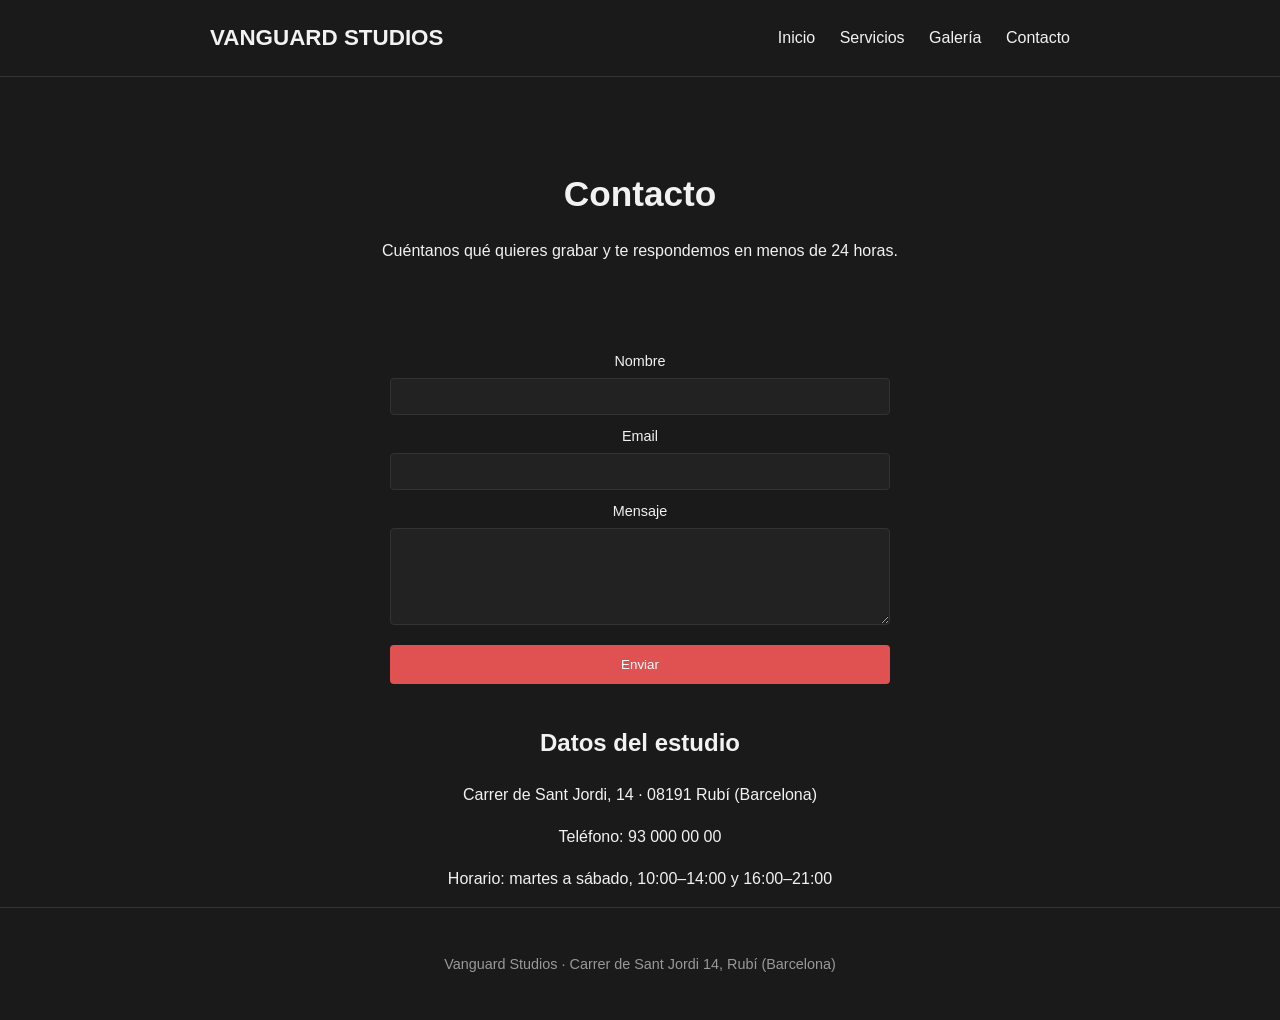
==== contacto.html @ 14a69e19 "Commit 1 (Finish)" ====
<!doctype html>
<html lang="es">

<head>
  <meta charset="UTF-8">
  <meta name="viewport" content="width=device-width, initial-scale=1">
  <title>Contacto | Vanguard Studios - Rubí</title>
  <meta name="description"
    content="Reserva tu sesión de grabación en Vanguard Studios, Rubí. Dirección, teléfono y horario del estudio.">
<link rel="stylesheet" href="style.css">
</head>

<body>

  <header>
    <div class="contenedor">
      <a class="logo" href="index.html">VANGUARD STUDIOS</a>
      <nav>
        <a href="index.html">Inicio</a>
        <a href="servicios.html">Servicios</a>
        <a href="galeria.html">Galería</a>
        <a href="contacto.html">Contacto</a>
      </nav>
    </div>
  </header>

  <section class="hero">
    <div class="contenedor">
      <h1>Contacto</h1>
      <p>Cuéntanos qué quieres grabar y te respondemos en menos de 24 horas.</p>
    </div>
  </section>

  <section>
    <div class="contenedor">

      <form onsubmit="event.preventDefault(); alert('Formulario de demostración, sin envío real.');">
        <label for="nombre">Nombre</label>
        <input id="nombre" type="text" required>

        <label for="email">Email</label>
        <input id="email" type="email" required>

        <label for="mensaje">Mensaje</label>
        <textarea id="mensaje" rows="5" required></textarea>

        <button class="boton" type="submit" style="border:none; cursor:pointer; margin-top:20px;">Enviar</button>
      </form>

      <h2 style="margin-top:40px;">Datos del estudio</h2>
      <p>Carrer de Sant Jordi, 14 · 08191 Rubí (Barcelona)</p>
      <p>Teléfono: 93 000 00 00</p>
      <p>Horario: martes a sábado, 10:00–14:00 y 16:00–21:00</p>

    </div>
  </section>

  <footer>
    <div class="contenedor">
      <p>Vanguard Studios · Carrer de Sant Jordi 14, Rubí (Barcelona)</p>
    </div>
  </footer>

</body>

</html>
---- style.css ----
:root {
  --color-fondo: #1a1a1a;
  --color-texto: #f2f2f2;
  --color-acento: #e05252;
  --color-borde: #333;
}

html {
  overflow-y: scroll;
}

* {
  box-sizing: border-box;
}

body {
  margin: 0;
  font-family: Arial, Helvetica, sans-serif;
  background: var(--color-fondo);
  color: var(--color-texto);
  line-height: 1.6;
}

a {
  color: var(--color-acento);
}

.contenedor {
  max-width: 900px;
  margin: 0 auto;
  padding: 0 20px;
  text-align: center;
}

section {
  text-align: center;
}

header {
  border-bottom: 1px solid var(--color-borde);
  padding: 20px 0;
}

header .contenedor {
  display: flex;
  justify-content: space-between;
  align-items: center;
  flex-wrap: wrap;
}

.logo {
  font-size: 1.4em;
  font-weight: bold;
  text-decoration: none;
  color: var(--color-texto);
}

nav a {
  margin-left: 20px;
  text-decoration: none;
  color: var(--color-texto);
}

nav a:hover {
  color: var(--color-acento);
}

.hero {
  padding: 60px 0;
  text-align: center;
}

.hero-compacto {
  padding-bottom: 0;
}

.hero h1 {
  font-size: 2.2em;
  margin-bottom: 10px;
}

.subtitulo-precios {
  color: #a0a0a0;
}

.lista-simple {
  list-style: none;
  padding: 0;
}

.boton {
  display: inline-block;
  background: var(--color-acento);
  color: #fff;
  padding: 12px 24px;
  margin-top: 20px;
  text-decoration: none;
  border-radius: 4px;
}

.servicios-lista {
  padding-top: 0;
}

.servicio {
  padding: 20px 0;
  border-bottom: 1px solid var(--color-borde);
}

.servicio h3 {
  margin-bottom: 5px;
}

.precio {
  color: var(--color-acento);
  font-weight: bold;
}

.foto-servicio {
  width: 105%;
  max-width: 500px;
  height: 300px;
  object-fit: cover;
  border-radius: 4px;
  margin-top: 20px;
}

.galeria-lista {
  padding-bottom: 60px;
}

.galeria-grid {
  display: grid;
  grid-template-columns: repeat(2, 1fr);
  gap: 15px;
}

.galeria-grid img {
  width: 100%;
  height: 320px;
  object-fit: cover;
  border-radius: 6px;
  border: 1px solid var(--color-borde);
}

@media (max-width: 700px) {
  .galeria-grid {
    grid-template-columns: 1fr;
  }
}

form {
  display: flex;
  flex-direction: column;
  max-width: 500px;
  margin: 0 auto;
}

form label {
  margin-top: 10px;
  font-size: 0.9em;
}

form input,
form textarea {
  padding: 10px;
  margin-top: 5px;
  background: #222;
  border: 1px solid var(--color-borde);
  color: var(--color-texto);
  border-radius: 4px;
  font-family: inherit;
}

footer {
  border-top: 1px solid var(--color-borde);
  padding: 30px 0;
  text-align: center;
  font-size: 0.9em;
  color: #999;
}
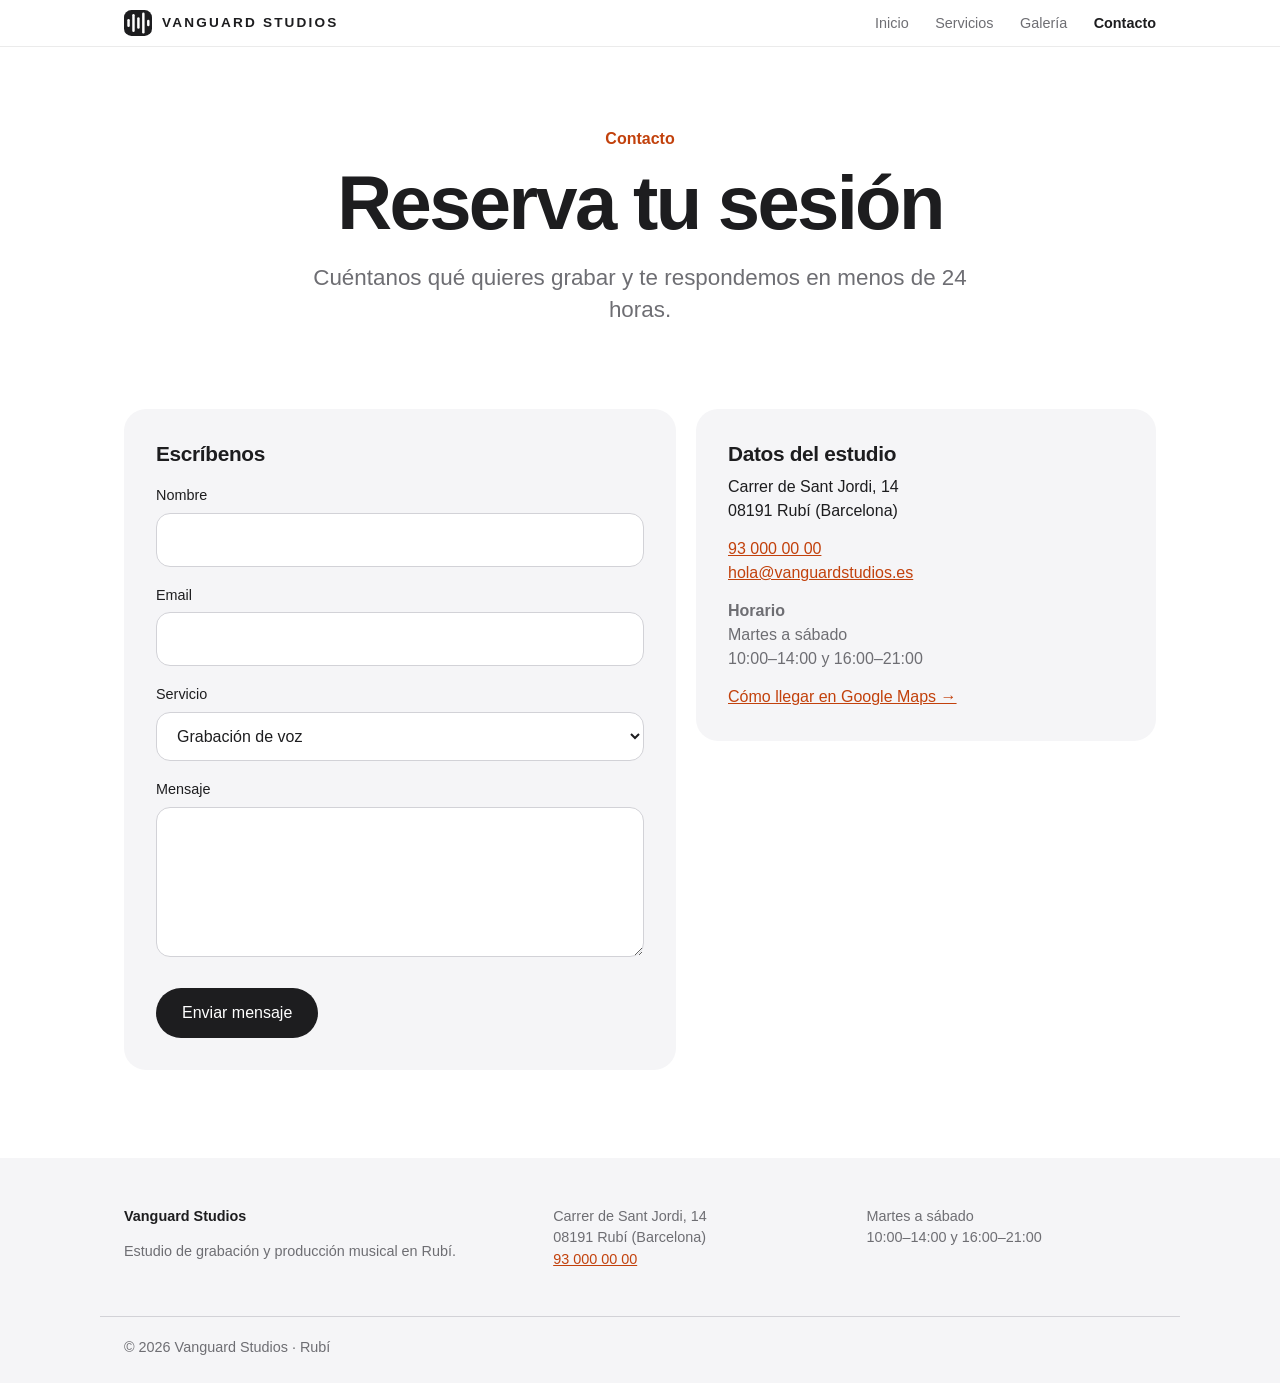
==== commit 55d1bbe3: "Commit 3 (Rediseño y mejora)" ====
--- a/contacto.html
+++ b/contacto.html
@@ -1,66 +1,82 @@
 <!doctype html>
 <html lang="es">
-
 <head>
   <meta charset="UTF-8">
   <meta name="viewport" content="width=device-width, initial-scale=1">
   <title>Contacto | Vanguard Studios - Rubí</title>
-  <meta name="description"
-    content="Reserva tu sesión de grabación en Vanguard Studios, Rubí. Dirección, teléfono y horario del estudio.">
-<link rel="stylesheet" href="style.css">
+  <meta name="description" content="Reserva tu sesión de grabación en Vanguard Studios, Rubí. Dirección, teléfono y horario del estudio.">
+  <link rel="canonical" href="https://xikeereee.github.io/contacto.html">
+  <meta property="og:type" content="website">
+  <meta property="og:locale" content="es_ES">
+  <meta property="og:site_name" content="Vanguard Studios">
+  <meta property="og:title" content="Contacto | Vanguard Studios - Rubí">
+  <meta property="og:description" content="Reserva tu sesión de grabación en Vanguard Studios, Rubí. Dirección, teléfono y horario del estudio.">
+  <meta property="og:image" content="https://xikeereee.github.io/STUFF/instalaciones-estudio-korner-1.jpg">
+  <link rel="icon" href="img/favicon.svg" type="image/svg+xml">
+  <link rel="stylesheet" href="style.css">
 </head>
-
 <body>
-
+  <a class="salto" href="#contenido">Saltar al contenido</a>
   <header>
     <div class="contenedor">
-      <a class="logo" href="index.html">VANGUARD STUDIOS</a>
-      <nav>
+      <a class="logo" href="index.html"><img src="img/logo.svg" width="28" height="26" alt="">VANGUARD STUDIOS</a>
+      <nav aria-label="Principal">
         <a href="index.html">Inicio</a>
         <a href="servicios.html">Servicios</a>
         <a href="galeria.html">Galería</a>
-        <a href="contacto.html">Contacto</a>
+        <a href="contacto.html" aria-current="page">Contacto</a>
       </nav>
     </div>
   </header>
+  <main id="contenido">
+    <section class="hero">
+      <div class="contenedor">
+        <p class="eyebrow">Contacto</p>
+        <h1>Reserva tu sesión</h1>
+        <p class="lead">Cuéntanos qué quieres grabar y te respondemos en menos de 24 horas.</p>
+      </div>
+    </section>
 
-  <section class="hero">
-    <div class="contenedor">
-      <h1>Contacto</h1>
-      <p>Cuéntanos qué quieres grabar y te respondemos en menos de 24 horas.</p>
+    <section class="sin-arriba">
+      <div class="contenedor contacto-grid">
+        <form class="card" action="mailto:hola@vanguardstudios.es" method="post" enctype="text/plain">
+          <h2 class="h3">Escríbenos</h2>
+          <label for="nombre">Nombre</label>
+          <input id="nombre" name="Nombre" type="text" autocomplete="name" required>
+          <label for="email">Email</label>
+          <input id="email" name="Email" type="email" autocomplete="email" required>
+          <label for="servicio">Servicio</label>
+          <select id="servicio" name="Servicio"><option>Grabación de voz</option><option>Grabación de instrumentos</option><option>Producción musical</option><option>Mezcla y masterización</option><option>Alquiler de sala</option></select>
+          <label for="mensaje">Mensaje</label>
+          <textarea id="mensaje" name="Mensaje" rows="5" required></textarea>
+          <button class="boton" type="submit">Enviar mensaje</button>
+        </form>
+
+        <div class="card">
+          <h2 class="h3">Datos del estudio</h2>
+          <address>
+            Carrer de Sant Jordi, 14<br>08191 Rubí (Barcelona)
+          </address>
+          <p><a href="tel:+34930000000">93 000 00 00</a><br><a href="mailto:hola@vanguardstudios.es">hola@vanguardstudios.es</a></p>
+          <p><strong>Horario</strong><br>Martes a sábado<br>10:00–14:00 y 16:00–21:00</p>
+          <p><a href="https://www.google.com/maps/search/?api=1&amp;query=Carrer+de+Sant+Jordi+14+Rub%C3%AD" rel="noopener">Cómo llegar en Google Maps →</a></p>
+        </div>
+      </div>
+    </section>
+  </main>
+  <footer>
+    <div class="contenedor pie">
+      <div>
+        <p class="pie-titulo">Vanguard Studios</p>
+        <p>Estudio de grabación y producción musical en Rubí.</p>
+      </div>
+      <address>
+        Carrer de Sant Jordi, 14<br>08191 Rubí (Barcelona)<br>
+        <a href="tel:+34930000000">93 000 00 00</a>
+      </address>
+      <p>Martes a sábado<br>10:00–14:00 y 16:00–21:00</p>
     </div>
-  </section>
-
-  <section>
-    <div class="contenedor">
-
-      <form onsubmit="event.preventDefault(); alert('Formulario de demostración, sin envío real.');">
-        <label for="nombre">Nombre</label>
-        <input id="nombre" type="text" required>
-
-        <label for="email">Email</label>
-        <input id="email" type="email" required>
-
-        <label for="mensaje">Mensaje</label>
-        <textarea id="mensaje" rows="5" required></textarea>
-
-        <button class="boton" type="submit" style="border:none; cursor:pointer; margin-top:20px;">Enviar</button>
-      </form>
-
-      <h2 style="margin-top:40px;">Datos del estudio</h2>
-      <p>Carrer de Sant Jordi, 14 · 08191 Rubí (Barcelona)</p>
-      <p>Teléfono: 93 000 00 00</p>
-      <p>Horario: martes a sábado, 10:00–14:00 y 16:00–21:00</p>
-
-    </div>
-  </section>
-
-  <footer>
-    <div class="contenedor">
-      <p>Vanguard Studios · Carrer de Sant Jordi 14, Rubí (Barcelona)</p>
-    </div>
+    <p class="copy">© 2026 Vanguard Studios · Rubí</p>
   </footer>
-
 </body>
-
-</html>+</html>
--- a/style.css
+++ b/style.css
@@ -1,181 +1,143 @@
 :root {
-  --color-fondo: #1a1a1a;
-  --color-texto: #f2f2f2;
-  --color-acento: #e05252;
-  --color-borde: #333;
+  --fondo: #ffffff;
+  --texto: #1d1d1f;
+  --suave: #6e6e73;
+  --gris: #f5f5f7;
+  --borde: #d2d2d7;
+  --acento: #c2410c;
+  --radio: 22px;
 }
 
-html {
-  overflow-y: scroll;
-}
+* { box-sizing: border-box; }
 
-* {
-  box-sizing: border-box;
-}
+html { overflow-y: scroll; }
 
 body {
   margin: 0;
-  font-family: Arial, Helvetica, sans-serif;
-  background: var(--color-fondo);
-  color: var(--color-texto);
-  line-height: 1.6;
+  font-family: -apple-system, BlinkMacSystemFont, "SF Pro Display", "Segoe UI", Roboto, Helvetica, Arial, sans-serif;
+  background: var(--fondo);
+  color: var(--texto);
+  line-height: 1.5;
+  -webkit-font-smoothing: antialiased;
 }
 
-a {
-  color: var(--color-acento);
+img { display: block; max-width: 100%; height: auto; }
+a { color: var(--acento); }
+a:focus-visible, button:focus-visible, input:focus-visible, select:focus-visible, textarea:focus-visible {
+  outline: 3px solid var(--acento);
+  outline-offset: 3px;
 }
 
-.contenedor {
-  max-width: 900px;
-  margin: 0 auto;
-  padding: 0 20px;
-  text-align: center;
+.contenedor { max-width: 1080px; margin: 0 auto; padding: 0 24px; }
+.centro { text-align: center; }
+
+.salto { position: absolute; left: -999px; top: 0; }
+.salto:focus { left: 16px; top: 16px; z-index: 30; background: var(--texto); color: #fff; padding: 10px 18px; border-radius: 99px; }
+
+/* Cabecera */
+header {
+  position: sticky; top: 0; z-index: 20;
+  background: rgba(255, 255, 255, 0.82);
+  -webkit-backdrop-filter: saturate(180%) blur(20px);
+  backdrop-filter: saturate(180%) blur(20px);
+  border-bottom: 1px solid rgba(0, 0, 0, 0.08);
+}
+header .contenedor {
+  display: flex; justify-content: space-between; align-items: center;
+  flex-wrap: wrap; gap: 6px 24px; padding-top: 10px; padding-bottom: 10px;
+}
+.logo {
+  display: flex; align-items: center; gap: 10px;
+  font-size: 0.85rem; font-weight: 600; letter-spacing: 0.16em;
+  color: var(--texto); text-decoration: none;
+}
+nav a { margin-left: 22px; font-size: 0.9rem; color: var(--suave); text-decoration: none; }
+nav a:hover { color: var(--texto); }
+nav a[aria-current] { color: var(--texto); font-weight: 600; }
+
+/* Tipografía */
+h1 { font-size: clamp(2.5rem, 7vw, 4.75rem); line-height: 1.04; letter-spacing: -0.035em; font-weight: 700; margin: 0 0 20px; }
+h2 { font-size: clamp(1.9rem, 4.5vw, 3rem); line-height: 1.1; letter-spacing: -0.028em; font-weight: 700; margin: 0 0 18px; }
+h3, .h3 { font-size: 1.3rem; line-height: 1.25; letter-spacing: -0.015em; font-weight: 600; margin: 0 0 8px; }
+p { margin: 0 0 14px; }
+.eyebrow { color: var(--acento); font-weight: 600; font-size: 1rem; margin-bottom: 12px; }
+.lead { font-size: clamp(1.1rem, 2.2vw, 1.4rem); line-height: 1.4; color: var(--suave); max-width: 700px; margin: 0 auto 28px; }
+
+/* Secciones */
+section { padding: 88px 0; }
+.sin-arriba { padding-top: 0; }
+.gris { background: var(--gris); }
+.hero { padding: 80px 0 56px; text-align: center; }
+.hero:has(.hero-img) { padding-bottom: 0; }
+
+.boton {
+  display: inline-block; margin: 6px 4px 0; padding: 13px 26px;
+  background: var(--texto); color: #fff; border: 0; border-radius: 99px;
+  font: inherit; font-weight: 500; text-decoration: none; cursor: pointer;
+}
+.boton:hover { background: #000; }
+.boton.claro { background: transparent; color: var(--texto); box-shadow: inset 0 0 0 1.5px var(--borde); }
+.boton.claro:hover { box-shadow: inset 0 0 0 1.5px var(--texto); }
+
+.hero-img { margin-top: 56px; border-radius: 28px 28px 0 0; overflow: hidden; box-shadow: 0 30px 70px -30px rgba(0, 0, 0, 0.35); }
+.hero-img img { width: 100%; }
+
+/* Tarjetas */
+.grid { display: grid; gap: 20px; grid-template-columns: repeat(auto-fit, minmax(230px, 1fr)); margin: 32px 0 24px; }
+.grid-2 { grid-template-columns: repeat(2, 1fr); margin-top: 0; }
+.card { background: var(--gris); border-radius: var(--radio); padding: 32px; text-align: left; }
+.gris .card { background: #fff; }
+.card p:last-child { margin-bottom: 0; }
+.card p { color: var(--suave); }
+.enlace { color: var(--texto); text-decoration: none; }
+.enlace:hover { box-shadow: inset 0 0 0 1.5px var(--texto); }
+.num { color: var(--acento) !important; font-weight: 600; }
+.precio { color: var(--acento) !important; font-weight: 600; font-size: 1.15rem; margin-top: 18px; }
+
+/* Preguntas frecuentes */
+.faq { max-width: 760px; margin: 32px auto 0; }
+.faq h3 { margin-top: 28px; }
+.faq p { color: var(--suave); }
+
+/* Llamada a la acción */
+.cta {
+  text-align: center; padding: 72px 24px; border-radius: 28px;
+  background: var(--gris) url("img/onda.svg") center / cover no-repeat;
 }
 
-section {
-  text-align: center;
+/* Galería */
+.galeria-grid { display: grid; grid-template-columns: repeat(3, 1fr); grid-auto-rows: 380px; gap: 16px; }
+.galeria-grid figure { position: relative; margin: 0; overflow: hidden; border-radius: var(--radio); background: var(--gris); }
+.galeria-grid .ancha { grid-column: span 2; }
+.galeria-grid img { width: 100%; height: 100%; object-fit: cover; }
+figcaption {
+  position: absolute; left: 14px; bottom: 14px; padding: 6px 14px; border-radius: 99px;
+  background: rgba(255, 255, 255, 0.85); font-size: 0.85rem; font-weight: 500;
+  -webkit-backdrop-filter: blur(12px); backdrop-filter: blur(12px);
 }
 
-header {
-  border-bottom: 1px solid var(--color-borde);
-  padding: 20px 0;
+/* Contacto */
+.contacto-grid { display: grid; grid-template-columns: 1.2fr 1fr; gap: 20px; align-items: start; }
+form label { display: block; margin: 18px 0 6px; font-size: 0.9rem; font-weight: 500; }
+form input, form select, form textarea {
+  width: 100%; padding: 14px 16px; background: #fff; color: var(--texto);
+  border: 1px solid var(--borde); border-radius: 14px; font: inherit;
 }
+form .boton { margin: 24px 0 0; }
+address { font-style: normal; margin-bottom: 14px; }
 
-header .contenedor {
-  display: flex;
-  justify-content: space-between;
-  align-items: center;
-  flex-wrap: wrap;
+/* Pie */
+footer { background: var(--gris); padding: 48px 0 24px; font-size: 0.9rem; color: var(--suave); }
+.pie { display: grid; grid-template-columns: 1.4fr 1fr 1fr; gap: 24px; }
+.pie-titulo { color: var(--texto); font-weight: 600; }
+.copy { max-width: 1080px; margin: 32px auto 0; padding: 20px 24px 0; border-top: 1px solid var(--borde); }
+
+@media (max-width: 760px) {
+  section { padding: 56px 0; }
+  .hero { padding: 48px 0 40px; }
+  nav a:first-child { margin-left: 0; }
+  .grid-2, .contacto-grid, .pie { grid-template-columns: 1fr; }
+  .galeria-grid { grid-template-columns: 1fr; grid-auto-rows: 260px; }
+  .galeria-grid .ancha { grid-column: auto; }
+  .card { padding: 24px; }
 }
-
-.logo {
-  font-size: 1.4em;
-  font-weight: bold;
-  text-decoration: none;
-  color: var(--color-texto);
-}
-
-nav a {
-  margin-left: 20px;
-  text-decoration: none;
-  color: var(--color-texto);
-}
-
-nav a:hover {
-  color: var(--color-acento);
-}
-
-.hero {
-  padding: 60px 0;
-  text-align: center;
-}
-
-.hero-compacto {
-  padding-bottom: 0;
-}
-
-.hero h1 {
-  font-size: 2.2em;
-  margin-bottom: 10px;
-}
-
-.subtitulo-precios {
-  color: #a0a0a0;
-}
-
-.lista-simple {
-  list-style: none;
-  padding: 0;
-}
-
-.boton {
-  display: inline-block;
-  background: var(--color-acento);
-  color: #fff;
-  padding: 12px 24px;
-  margin-top: 20px;
-  text-decoration: none;
-  border-radius: 4px;
-}
-
-.servicios-lista {
-  padding-top: 0;
-}
-
-.servicio {
-  padding: 20px 0;
-  border-bottom: 1px solid var(--color-borde);
-}
-
-.servicio h3 {
-  margin-bottom: 5px;
-}
-
-.precio {
-  color: var(--color-acento);
-  font-weight: bold;
-}
-
-.foto-servicio {
-  width: 105%;
-  max-width: 500px;
-  height: 300px;
-  object-fit: cover;
-  border-radius: 4px;
-  margin-top: 20px;
-}
-
-.galeria-lista {
-  padding-bottom: 60px;
-}
-
-.galeria-grid {
-  display: grid;
-  grid-template-columns: repeat(2, 1fr);
-  gap: 15px;
-}
-
-.galeria-grid img {
-  width: 100%;
-  height: 320px;
-  object-fit: cover;
-  border-radius: 6px;
-  border: 1px solid var(--color-borde);
-}
-
-@media (max-width: 700px) {
-  .galeria-grid {
-    grid-template-columns: 1fr;
-  }
-}
-
-form {
-  display: flex;
-  flex-direction: column;
-  max-width: 500px;
-  margin: 0 auto;
-}
-
-form label {
-  margin-top: 10px;
-  font-size: 0.9em;
-}
-
-form input,
-form textarea {
-  padding: 10px;
-  margin-top: 5px;
-  background: #222;
-  border: 1px solid var(--color-borde);
-  color: var(--color-texto);
-  border-radius: 4px;
-  font-family: inherit;
-}
-
-footer {
-  border-top: 1px solid var(--color-borde);
-  padding: 30px 0;
-  text-align: center;
-  font-size: 0.9em;
-  color: #999;
-}
